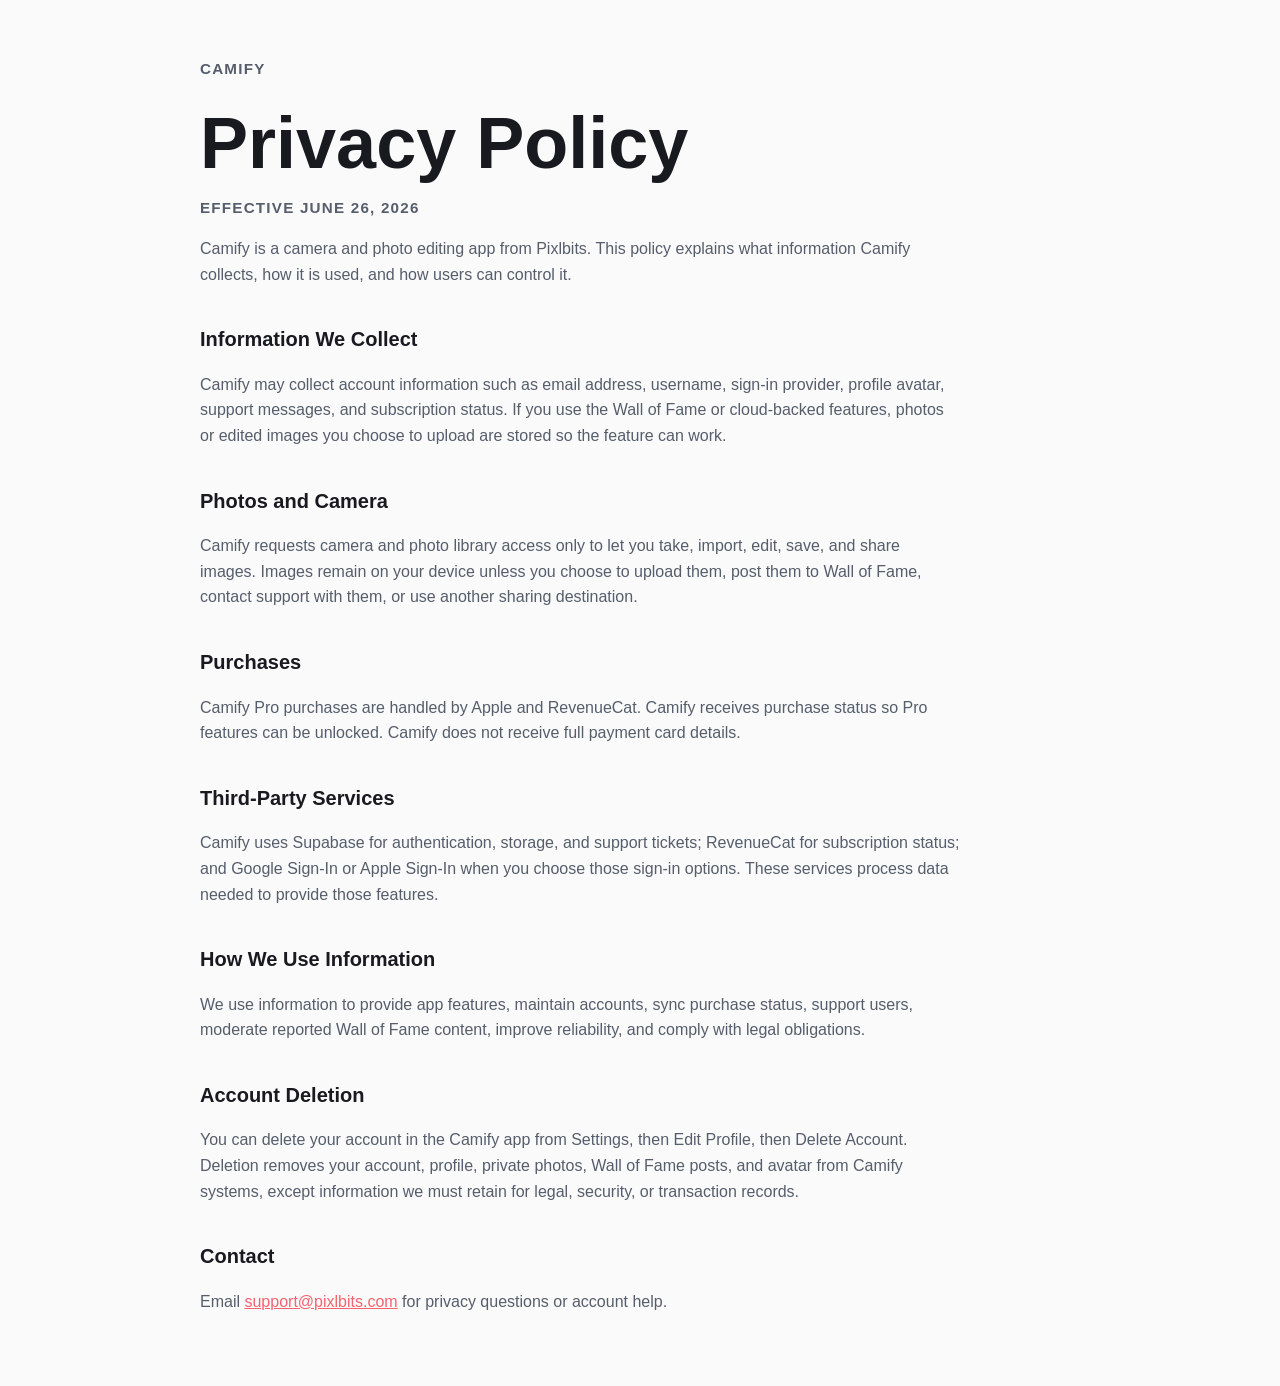
==== privacy.html @ cd3def25 "feat: add Camify public web pages" ====
<!doctype html>
<html lang="en">
<head>
  <meta charset="utf-8">
  <meta name="viewport" content="width=device-width, initial-scale=1">
  <title>Camify Privacy Policy</title>
  <link rel="stylesheet" href="styles.css">
</head>
<body>
  <main class="page document">
    <a class="back" href="index.html">Camify</a>
    <h1>Privacy Policy</h1>
    <p class="updated">Effective June 26, 2026</p>

    <p>Camify is a camera and photo editing app from Pixlbits. This policy explains what information Camify collects, how it is used, and how users can control it.</p>

    <h2>Information We Collect</h2>
    <p>Camify may collect account information such as email address, username, sign-in provider, profile avatar, support messages, and subscription status. If you use the Wall of Fame or cloud-backed features, photos or edited images you choose to upload are stored so the feature can work.</p>

    <h2>Photos and Camera</h2>
    <p>Camify requests camera and photo library access only to let you take, import, edit, save, and share images. Images remain on your device unless you choose to upload them, post them to Wall of Fame, contact support with them, or use another sharing destination.</p>

    <h2>Purchases</h2>
    <p>Camify Pro purchases are handled by Apple and RevenueCat. Camify receives purchase status so Pro features can be unlocked. Camify does not receive full payment card details.</p>

    <h2>Third-Party Services</h2>
    <p>Camify uses Supabase for authentication, storage, and support tickets; RevenueCat for subscription status; and Google Sign-In or Apple Sign-In when you choose those sign-in options. These services process data needed to provide those features.</p>

    <h2>How We Use Information</h2>
    <p>We use information to provide app features, maintain accounts, sync purchase status, support users, moderate reported Wall of Fame content, improve reliability, and comply with legal obligations.</p>

    <h2>Account Deletion</h2>
    <p>You can delete your account in the Camify app from Settings, then Edit Profile, then Delete Account. Deletion removes your account, profile, private photos, Wall of Fame posts, and avatar from Camify systems, except information we must retain for legal, security, or transaction records.</p>

    <h2>Contact</h2>
    <p>Email <a href="mailto:support@pixlbits.com">support@pixlbits.com</a> for privacy questions or account help.</p>
  </main>
</body>
</html>
---- styles.css ----
:root {
  color-scheme: light dark;
  --bg: #111318;
  --panel: #1b1f28;
  --text: #f7f7f8;
  --muted: #b9bec9;
  --accent: #f56370;
  --line: rgba(255, 255, 255, 0.14);
}

* {
  box-sizing: border-box;
}

body {
  margin: 0;
  font-family: -apple-system, BlinkMacSystemFont, "Segoe UI", sans-serif;
  background: var(--bg);
  color: var(--text);
  line-height: 1.6;
}

a {
  color: var(--accent);
}

.page {
  width: min(880px, calc(100% - 40px));
  margin: 0 auto;
  padding: 56px 0;
}

.hero {
  min-height: calc(100vh - 112px);
  display: grid;
  align-content: center;
}

.eyebrow,
.updated,
.back {
  color: var(--muted);
  font-size: 0.95rem;
  font-weight: 700;
  letter-spacing: 0.08em;
  text-transform: uppercase;
}

.back {
  display: inline-block;
  margin-bottom: 28px;
  text-decoration: none;
}

h1 {
  max-width: 760px;
  margin: 0 0 18px;
  font-size: clamp(2.5rem, 7vw, 5.5rem);
  line-height: 0.95;
}

.document h1 {
  font-size: clamp(2.4rem, 6vw, 4.5rem);
}

h2 {
  margin-top: 36px;
  font-size: 1.25rem;
}

p {
  max-width: 760px;
  color: var(--muted);
}

.lede {
  font-size: 1.2rem;
}

.links {
  display: flex;
  flex-wrap: wrap;
  gap: 12px;
  margin-top: 30px;
}

.links a {
  padding: 12px 16px;
  border: 1px solid var(--line);
  border-radius: 8px;
  color: var(--text);
  text-decoration: none;
  background: var(--panel);
}

@media (prefers-color-scheme: light) {
  :root {
    --bg: #fafafa;
    --panel: #ffffff;
    --text: #181a20;
    --muted: #565d6b;
    --line: rgba(0, 0, 0, 0.12);
  }
}
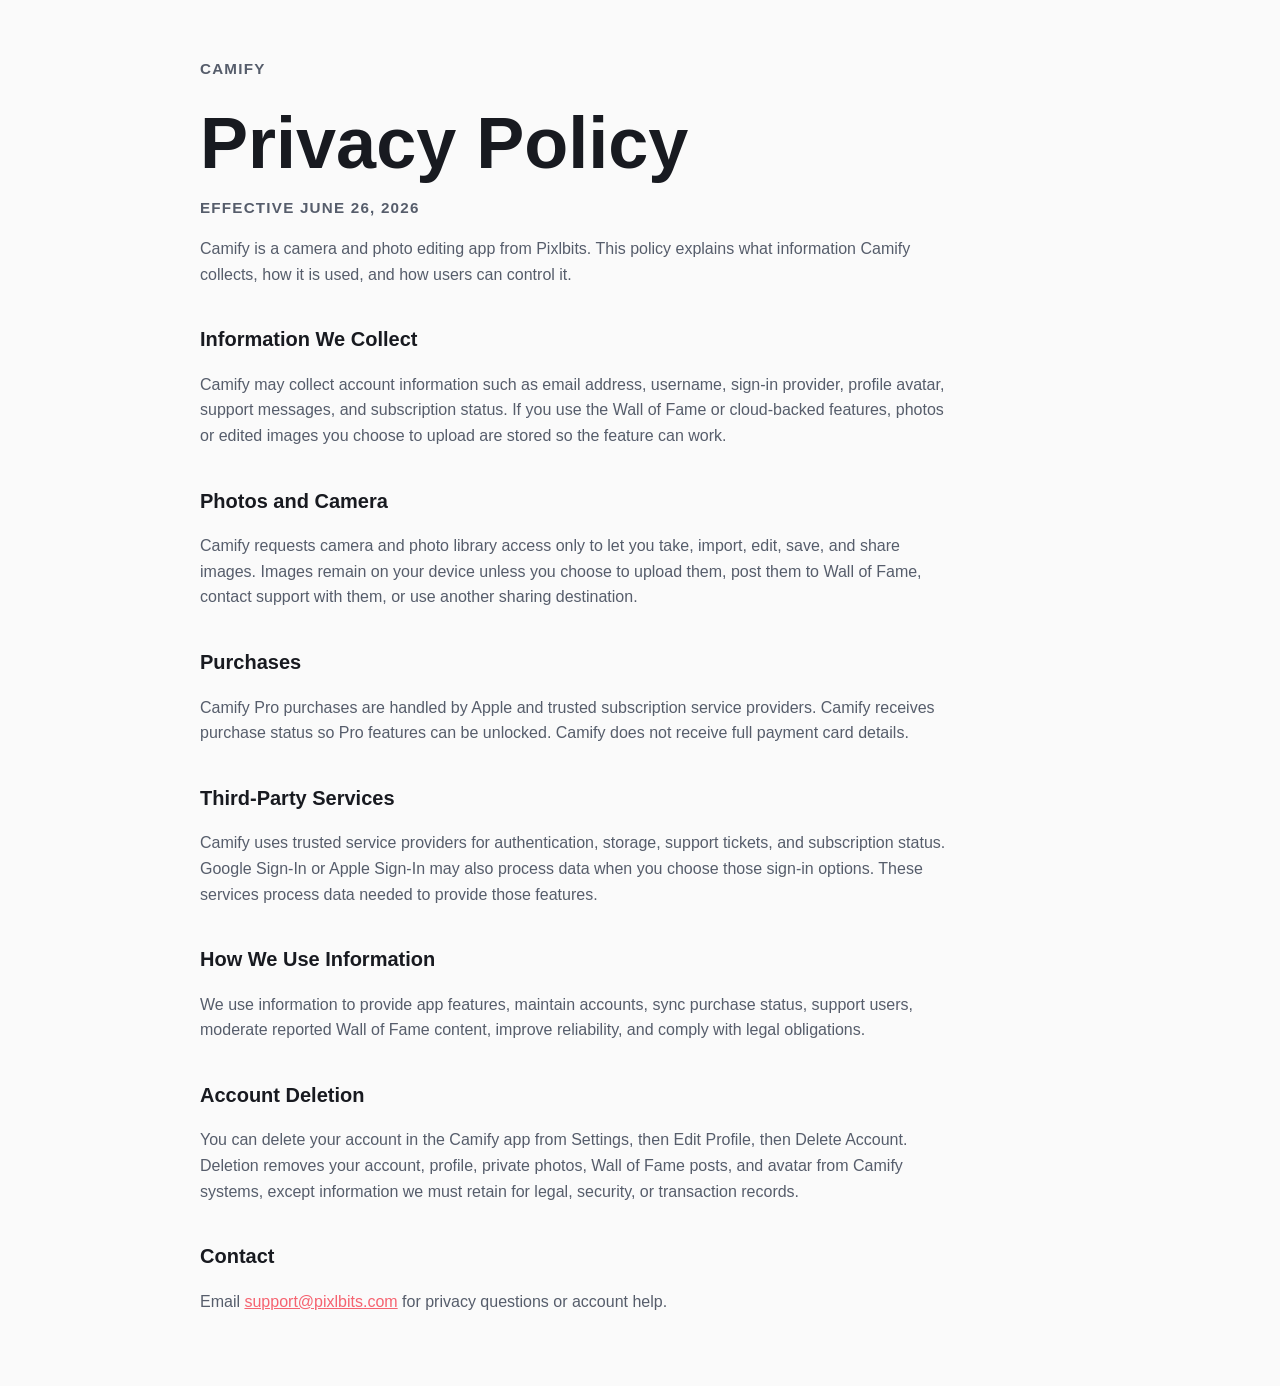
==== commit cdf424c3: "docs: remove public infrastructure vendor references" ====
--- a/privacy.html
+++ b/privacy.html
@@ -21,10 +21,10 @@
     <p>Camify requests camera and photo library access only to let you take, import, edit, save, and share images. Images remain on your device unless you choose to upload them, post them to Wall of Fame, contact support with them, or use another sharing destination.</p>
 
     <h2>Purchases</h2>
-    <p>Camify Pro purchases are handled by Apple and RevenueCat. Camify receives purchase status so Pro features can be unlocked. Camify does not receive full payment card details.</p>
+    <p>Camify Pro purchases are handled by Apple and trusted subscription service providers. Camify receives purchase status so Pro features can be unlocked. Camify does not receive full payment card details.</p>
 
     <h2>Third-Party Services</h2>
-    <p>Camify uses Supabase for authentication, storage, and support tickets; RevenueCat for subscription status; and Google Sign-In or Apple Sign-In when you choose those sign-in options. These services process data needed to provide those features.</p>
+    <p>Camify uses trusted service providers for authentication, storage, support tickets, and subscription status. Google Sign-In or Apple Sign-In may also process data when you choose those sign-in options. These services process data needed to provide those features.</p>
 
     <h2>How We Use Information</h2>
     <p>We use information to provide app features, maintain accounts, sync purchase status, support users, moderate reported Wall of Fame content, improve reliability, and comply with legal obligations.</p>
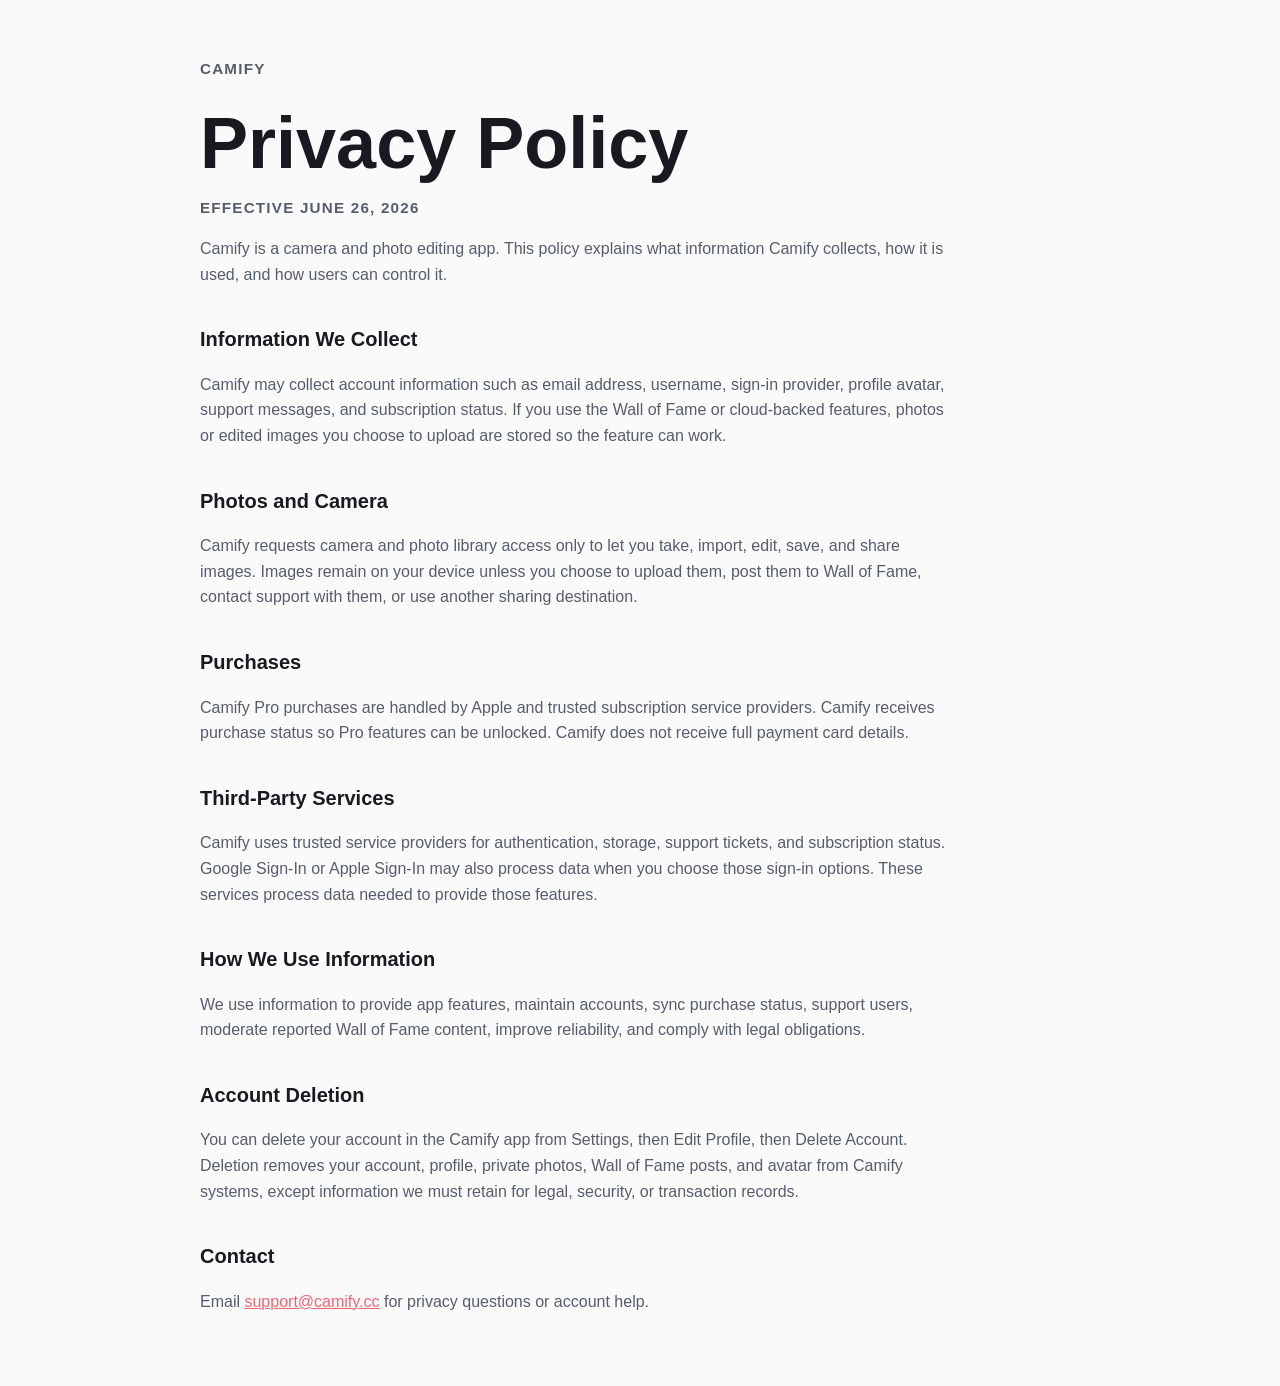
==== commit 2465987f: "docs: update Camify support contact" ====
--- a/privacy.html
+++ b/privacy.html
@@ -12,7 +12,7 @@
     <h1>Privacy Policy</h1>
     <p class="updated">Effective June 26, 2026</p>
 
-    <p>Camify is a camera and photo editing app from Pixlbits. This policy explains what information Camify collects, how it is used, and how users can control it.</p>
+    <p>Camify is a camera and photo editing app. This policy explains what information Camify collects, how it is used, and how users can control it.</p>
 
     <h2>Information We Collect</h2>
     <p>Camify may collect account information such as email address, username, sign-in provider, profile avatar, support messages, and subscription status. If you use the Wall of Fame or cloud-backed features, photos or edited images you choose to upload are stored so the feature can work.</p>
@@ -33,7 +33,7 @@
     <p>You can delete your account in the Camify app from Settings, then Edit Profile, then Delete Account. Deletion removes your account, profile, private photos, Wall of Fame posts, and avatar from Camify systems, except information we must retain for legal, security, or transaction records.</p>
 
     <h2>Contact</h2>
-    <p>Email <a href="mailto:support@pixlbits.com">support@pixlbits.com</a> for privacy questions or account help.</p>
+    <p>Email <a href="mailto:support@camify.cc">support@camify.cc</a> for privacy questions or account help.</p>
   </main>
 </body>
 </html>
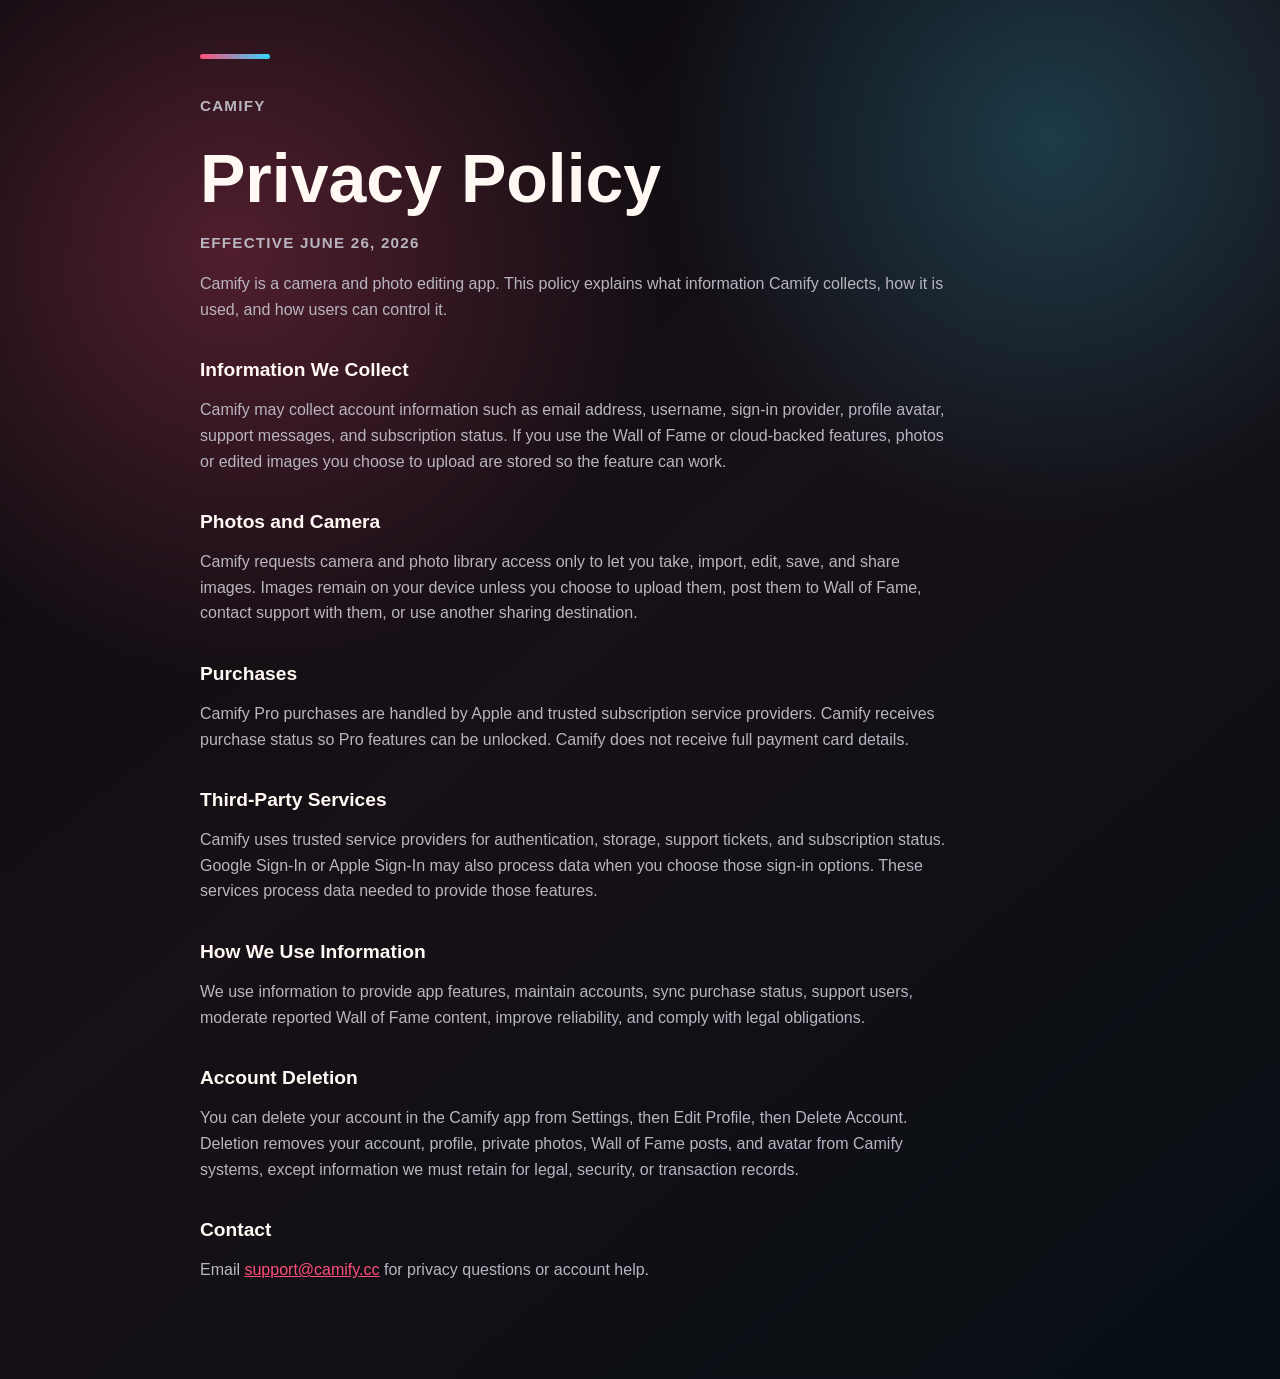
==== commit 0bad4250: "feat: add Camify logo asset" ====
--- a/privacy.html
+++ b/privacy.html
@@ -4,6 +4,8 @@
   <meta charset="utf-8">
   <meta name="viewport" content="width=device-width, initial-scale=1">
   <title>Camify Privacy Policy</title>
+  <link rel="icon" type="image/png" href="assets/logo.png">
+  <link rel="apple-touch-icon" href="assets/logo.png">
   <link rel="stylesheet" href="styles.css">
 </head>
 <body>
--- a/styles.css
+++ b/styles.css
@@ -1,11 +1,15 @@
 :root {
-  color-scheme: light dark;
-  --bg: #111318;
-  --panel: #1b1f28;
-  --text: #f7f7f8;
-  --muted: #b9bec9;
-  --accent: #f56370;
-  --line: rgba(255, 255, 255, 0.14);
+  color-scheme: dark;
+  --bg: #08090d;
+  --panel: rgba(255, 255, 255, 0.08);
+  --panel-strong: rgba(255, 255, 255, 0.14);
+  --text: #fff8f3;
+  --muted: #b9b5c0;
+  --accent: #ff4f79;
+  --accent-two: #35d5ff;
+  --accent-three: #ffe16a;
+  --line: rgba(255, 255, 255, 0.16);
+  --shadow: 0 28px 90px rgba(0, 0, 0, 0.45);
 }
 
 * {
@@ -15,25 +19,95 @@
 body {
   margin: 0;
   font-family: -apple-system, BlinkMacSystemFont, "Segoe UI", sans-serif;
-  background: var(--bg);
+  background:
+    radial-gradient(circle at 18% 18%, rgba(255, 79, 121, 0.28), transparent 28%),
+    radial-gradient(circle at 82% 10%, rgba(53, 213, 255, 0.22), transparent 24%),
+    linear-gradient(140deg, #08090d 0%, #171016 46%, #071015 100%);
   color: var(--text);
   line-height: 1.6;
+  min-height: 100vh;
 }
 
 a {
   color: var(--accent);
 }
 
+.site-header,
+main,
 .page {
-  width: min(880px, calc(100% - 40px));
+  width: min(1120px, calc(100% - 40px));
   margin: 0 auto;
-  padding: 56px 0;
+}
+
+.site-header {
+  display: flex;
+  align-items: center;
+  justify-content: space-between;
+  gap: 24px;
+  padding: 26px 0 0;
+}
+
+.brand,
+.top-nav,
+.hero-actions,
+.links {
+  display: flex;
+  align-items: center;
+}
+
+.brand {
+  gap: 10px;
+  color: var(--text);
+  font-weight: 800;
+  text-decoration: none;
+}
+
+.brand-mark {
+  width: 34px;
+  height: 34px;
+  display: block;
+  border-radius: 9px;
+  box-shadow: 0 10px 26px rgba(255, 79, 121, 0.34);
+  object-fit: cover;
+}
+
+.top-nav {
+  gap: 8px;
+  padding: 5px;
+  border: 1px solid var(--line);
+  border-radius: 999px;
+  background: rgba(255, 255, 255, 0.07);
+  backdrop-filter: blur(16px);
+}
+
+.top-nav a {
+  padding: 8px 13px;
+  border-radius: 999px;
+  color: var(--text);
+  font-size: 0.92rem;
+  text-decoration: none;
+}
+
+.top-nav a:hover {
+  background: rgba(255, 255, 255, 0.11);
+}
+
+.page {
+  max-width: 880px;
+  padding: 54px 0 80px;
 }
 
 .hero {
-  min-height: calc(100vh - 112px);
-  display: grid;
-  align-content: center;
+  display: grid;
+  grid-template-columns: minmax(0, 1.02fr) minmax(320px, 0.78fr);
+  align-items: center;
+  gap: 52px;
+  padding: 26px 0 34px;
+}
+
+.hero-copy {
+  position: relative;
+  z-index: 1;
 }
 
 .eyebrow,
@@ -53,19 +127,23 @@
 }
 
 h1 {
-  max-width: 760px;
-  margin: 0 0 18px;
-  font-size: clamp(2.5rem, 7vw, 5.5rem);
+  max-width: 820px;
+  margin: 0 0 20px;
+  font-size: 4.65rem;
+  line-height: 0.94;
+  letter-spacing: 0;
+}
+
+.document h1 {
+  font-size: 4.25rem;
   line-height: 0.95;
-}
-
-.document h1 {
-  font-size: clamp(2.4rem, 6vw, 4.5rem);
 }
 
 h2 {
   margin-top: 36px;
-  font-size: 1.25rem;
+  color: var(--text);
+  font-size: 1.2rem;
+  line-height: 1.2;
 }
 
 p {
@@ -74,31 +152,327 @@
 }
 
 .lede {
-  font-size: 1.2rem;
+  max-width: 610px;
+  font-size: 1.22rem;
+}
+
+.hero-actions {
+  flex-wrap: wrap;
+  gap: 12px;
+  margin-top: 34px;
+}
+
+.button,
+.links a {
+  min-height: 48px;
+  display: inline-flex;
+  align-items: center;
+  justify-content: center;
+  padding: 12px 18px;
+  border: 1px solid var(--line);
+  border-radius: 8px;
+  color: var(--text);
+  font-weight: 750;
+  text-decoration: none;
+}
+
+.button.primary {
+  border-color: transparent;
+  background: linear-gradient(135deg, var(--accent), #9b5cff 58%, var(--accent-two));
+  box-shadow: 0 18px 42px rgba(255, 79, 121, 0.28);
+}
+
+.button.secondary,
+.links a {
+  background: var(--panel);
+  backdrop-filter: blur(14px);
+}
+
+.phone-stage {
+  position: relative;
+  display: grid;
+  place-items: center;
+  min-height: 500px;
+}
+
+.phone-stage::before {
+  position: absolute;
+  width: 82%;
+  aspect-ratio: 1;
+  border-radius: 999px;
+  background: conic-gradient(from 210deg, var(--accent), var(--accent-three), var(--accent-two), #9b5cff, var(--accent));
+  content: "";
+  filter: blur(34px);
+  opacity: 0.54;
+}
+
+.phone {
+  position: relative;
+  width: min(100%, 360px);
+  min-height: 490px;
+  padding: 18px;
+  border: 1px solid rgba(255, 255, 255, 0.24);
+  border-radius: 42px;
+  background:
+    linear-gradient(180deg, rgba(255, 255, 255, 0.18), rgba(255, 255, 255, 0.04)),
+    #101116;
+  box-shadow: var(--shadow);
+  overflow: hidden;
+}
+
+.phone::after {
+  position: absolute;
+  inset: 0;
+  border-radius: inherit;
+  background: linear-gradient(120deg, rgba(255, 255, 255, 0.28), transparent 32%);
+  content: "";
+  pointer-events: none;
+}
+
+.phone-bar {
+  width: 92px;
+  height: 6px;
+  margin: 0 auto 18px;
+  border-radius: 999px;
+  background: rgba(255, 255, 255, 0.34);
+}
+
+.camera-card {
+  position: relative;
+  border: 1px solid rgba(255, 255, 255, 0.18);
+  border-radius: 28px;
+  background:
+    radial-gradient(circle at 30% 26%, rgba(255, 255, 255, 0.9), transparent 7%),
+    linear-gradient(135deg, #ff4f79 0%, #f6a65a 32%, #35d5ff 66%, #3b2a74 100%);
+  overflow: hidden;
+}
+
+.camera-card::before,
+.camera-card::after {
+  position: absolute;
+  inset: auto 12% 12% auto;
+  width: 44%;
+  aspect-ratio: 1;
+  border-radius: 50%;
+  background: rgba(255, 255, 255, 0.32);
+  content: "";
+}
+
+.camera-card::after {
+  inset: 18% auto auto 14%;
+  width: 30%;
+  background: rgba(8, 9, 13, 0.22);
+}
+
+.main-shot {
+  height: 250px;
+  box-shadow: inset 0 -90px 120px rgba(0, 0, 0, 0.32);
+}
+
+.shot-label,
+.shot-count {
+  position: absolute;
+  z-index: 1;
+  color: #fff;
+  font-weight: 850;
+}
+
+.shot-label {
+  left: 20px;
+  bottom: 20px;
+  font-size: 1.45rem;
+}
+
+.shot-count {
+  right: 18px;
+  top: 18px;
+  display: grid;
+  place-items: center;
+  width: 46px;
+  height: 46px;
+  border-radius: 16px;
+  background: rgba(0, 0, 0, 0.28);
+  backdrop-filter: blur(10px);
+}
+
+.tool-row {
+  display: grid;
+  grid-template-columns: repeat(4, 1fr);
+  gap: 10px;
+  margin: 16px 0;
+}
+
+.tool-row span {
+  height: 46px;
+  border-radius: 16px;
+  background: rgba(255, 255, 255, 0.11);
+}
+
+.tool-row span:nth-child(2) {
+  background: rgba(255, 79, 121, 0.72);
+}
+
+.mini-grid {
+  display: grid;
+  grid-template-columns: repeat(2, 1fr);
+  gap: 12px;
+}
+
+.mini-grid .camera-card {
+  aspect-ratio: 1;
+  border-radius: 20px;
+}
+
+.tile-two {
+  background: linear-gradient(135deg, #35d5ff, #2444d8 52%, #fff8f3);
+}
+
+.tile-three {
+  background: linear-gradient(135deg, #ffe16a, #fb7f3f 48%, #16151c);
+}
+
+.tile-four {
+  background: linear-gradient(135deg, #b5ff7a, #35d5ff 48%, #9b5cff);
+}
+
+.feature-band {
+  display: grid;
+  grid-template-columns: repeat(3, 1fr);
+  gap: 16px;
+  padding: 0 0 74px;
+}
+
+.feature-band article {
+  min-height: 240px;
+  padding: 24px;
+  border: 1px solid var(--line);
+  border-radius: 8px;
+  background: rgba(255, 255, 255, 0.075);
+  backdrop-filter: blur(18px);
+}
+
+.feature-band span {
+  color: var(--accent-three);
+  font-weight: 850;
+}
+
+.feature-band h2 {
+  margin: 42px 0 12px;
+  font-size: 1.35rem;
+}
+
+.feature-band p {
+  margin: 0;
 }
 
 .links {
-  display: flex;
   flex-wrap: wrap;
   gap: 12px;
   margin-top: 30px;
 }
 
-.links a {
-  padding: 12px 16px;
-  border: 1px solid var(--line);
-  border-radius: 8px;
-  color: var(--text);
-  text-decoration: none;
-  background: var(--panel);
-}
-
-@media (prefers-color-scheme: light) {
-  :root {
-    --bg: #fafafa;
-    --panel: #ffffff;
-    --text: #181a20;
-    --muted: #565d6b;
-    --line: rgba(0, 0, 0, 0.12);
-  }
-}
+.document {
+  position: relative;
+}
+
+.document::before {
+  display: block;
+  width: 70px;
+  height: 5px;
+  margin-bottom: 34px;
+  border-radius: 999px;
+  background: linear-gradient(90deg, var(--accent), var(--accent-two));
+  content: "";
+}
+
+@media (max-width: 820px) {
+  .site-header {
+    align-items: flex-start;
+  }
+
+  .top-nav {
+    max-width: 210px;
+    flex-wrap: wrap;
+    justify-content: flex-end;
+    border-radius: 18px;
+  }
+
+  .hero {
+    grid-template-columns: 1fr;
+    gap: 28px;
+    padding-top: 48px;
+  }
+
+  h1 {
+    font-size: 4.3rem;
+  }
+
+  .document h1 {
+    font-size: 3.6rem;
+  }
+
+  .phone-stage {
+    min-height: 470px;
+  }
+
+  .phone {
+    width: min(100%, 330px);
+    min-height: 470px;
+  }
+
+  .main-shot {
+    height: 230px;
+  }
+
+  .feature-band {
+    grid-template-columns: 1fr;
+  }
+}
+
+@media (max-width: 560px) {
+  .site-header,
+  main,
+  .page {
+    width: min(100% - 28px, 1120px);
+  }
+
+  .site-header {
+    display: grid;
+  }
+
+  .top-nav {
+    width: 100%;
+    max-width: none;
+    justify-content: space-between;
+  }
+
+  h1 {
+    font-size: 3.45rem;
+  }
+
+  .lede {
+    font-size: 1.08rem;
+  }
+
+  .button {
+    width: 100%;
+  }
+
+  .phone-stage {
+    min-height: 450px;
+  }
+
+  .phone {
+    border-radius: 34px;
+  }
+
+  .feature-band article {
+    min-height: 210px;
+  }
+}
+
+@media (max-width: 360px) {
+  h1 {
+    font-size: 3.05rem;
+  }
+}
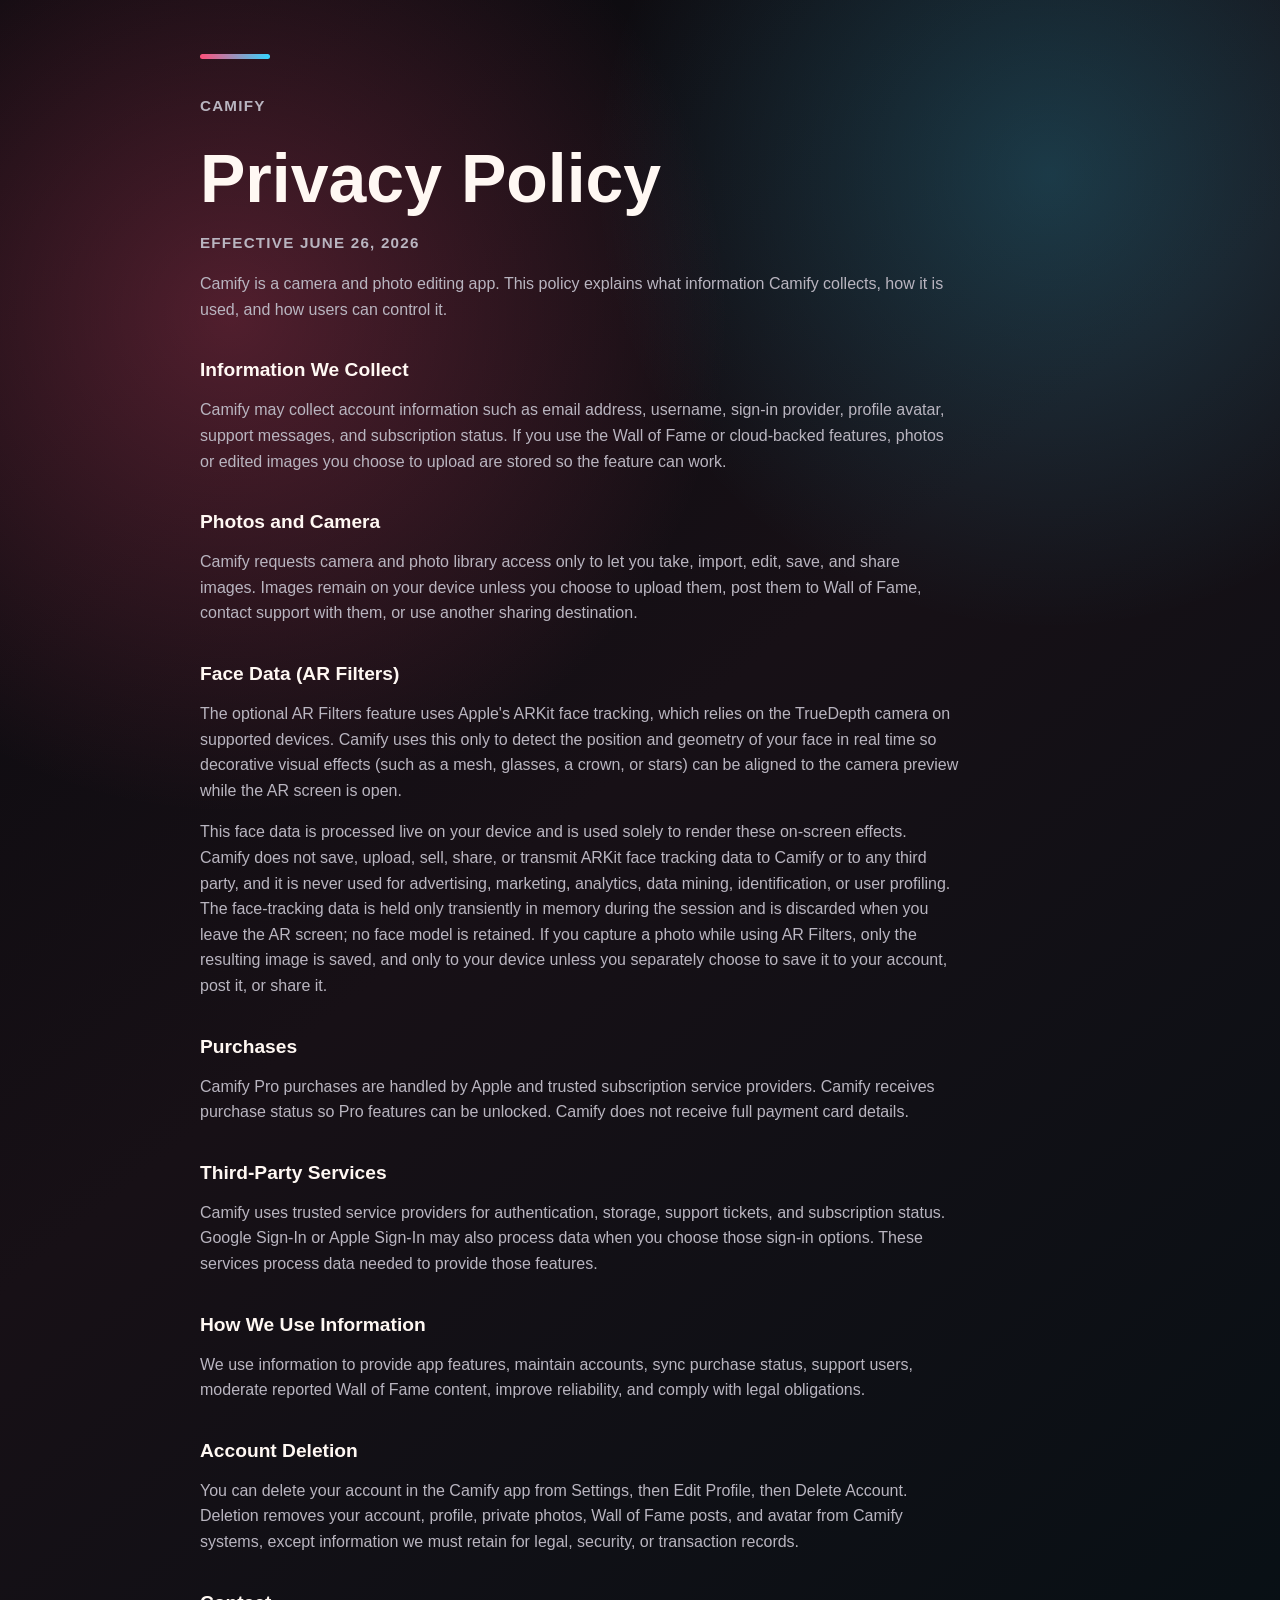
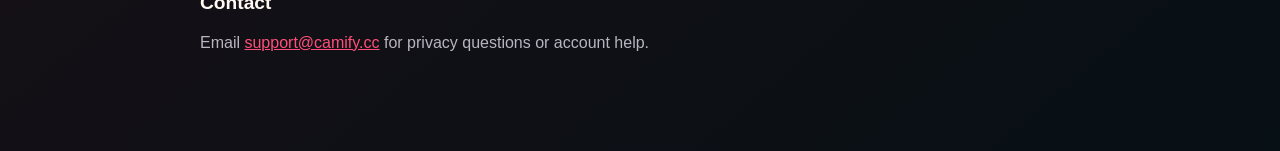
==== commit e4eebec0: "docs: add Face Data (AR Filters) section to privacy policy Explains ARKit/TrueDepth face-tracking us" ====
--- a/privacy.html
+++ b/privacy.html
@@ -22,6 +22,10 @@
     <h2>Photos and Camera</h2>
     <p>Camify requests camera and photo library access only to let you take, import, edit, save, and share images. Images remain on your device unless you choose to upload them, post them to Wall of Fame, contact support with them, or use another sharing destination.</p>
 
+    <h2>Face Data (AR Filters)</h2>
+    <p>The optional AR Filters feature uses Apple's ARKit face tracking, which relies on the TrueDepth camera on supported devices. Camify uses this only to detect the position and geometry of your face in real time so decorative visual effects (such as a mesh, glasses, a crown, or stars) can be aligned to the camera preview while the AR screen is open.</p>
+    <p>This face data is processed live on your device and is used solely to render these on-screen effects. Camify does not save, upload, sell, share, or transmit ARKit face tracking data to Camify or to any third party, and it is never used for advertising, marketing, analytics, data mining, identification, or user profiling. The face-tracking data is held only transiently in memory during the session and is discarded when you leave the AR screen; no face model is retained. If you capture a photo while using AR Filters, only the resulting image is saved, and only to your device unless you separately choose to save it to your account, post it, or share it.</p>
+
     <h2>Purchases</h2>
     <p>Camify Pro purchases are handled by Apple and trusted subscription service providers. Camify receives purchase status so Pro features can be unlocked. Camify does not receive full payment card details.</p>
 
